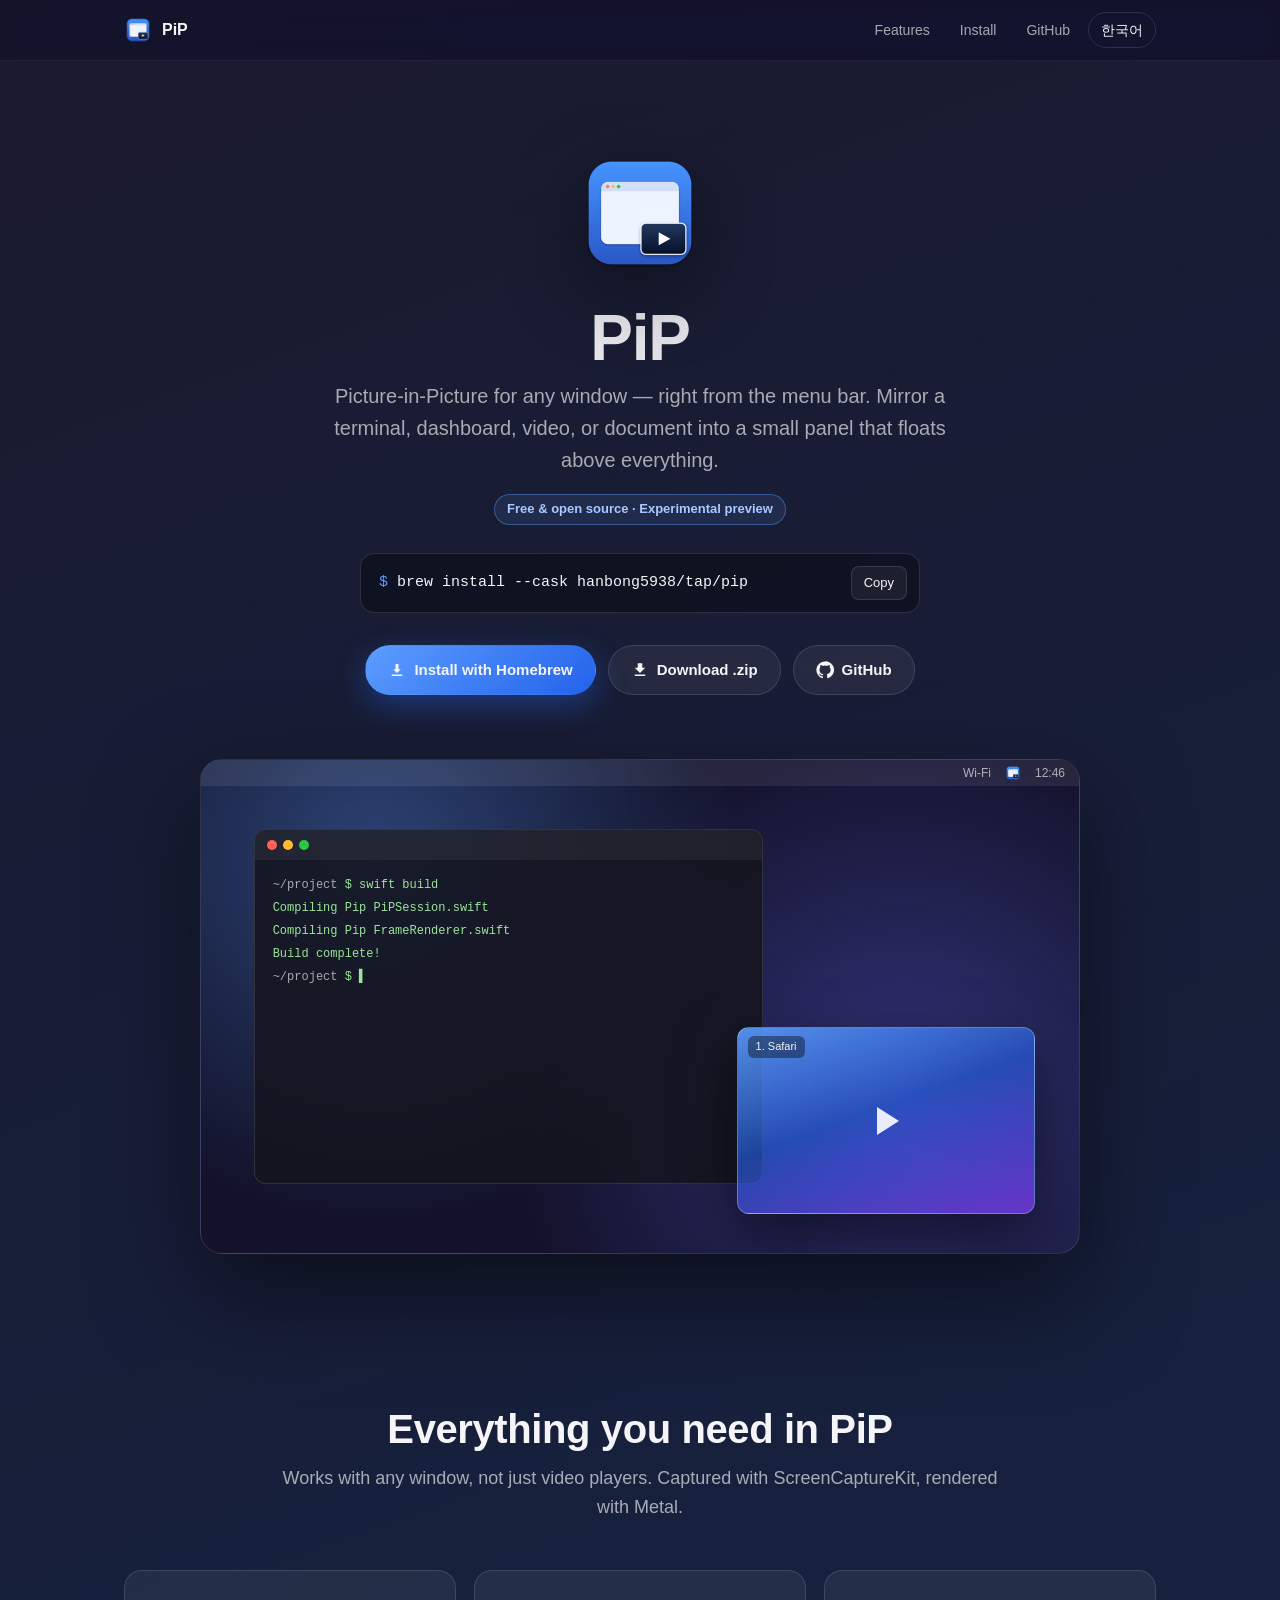
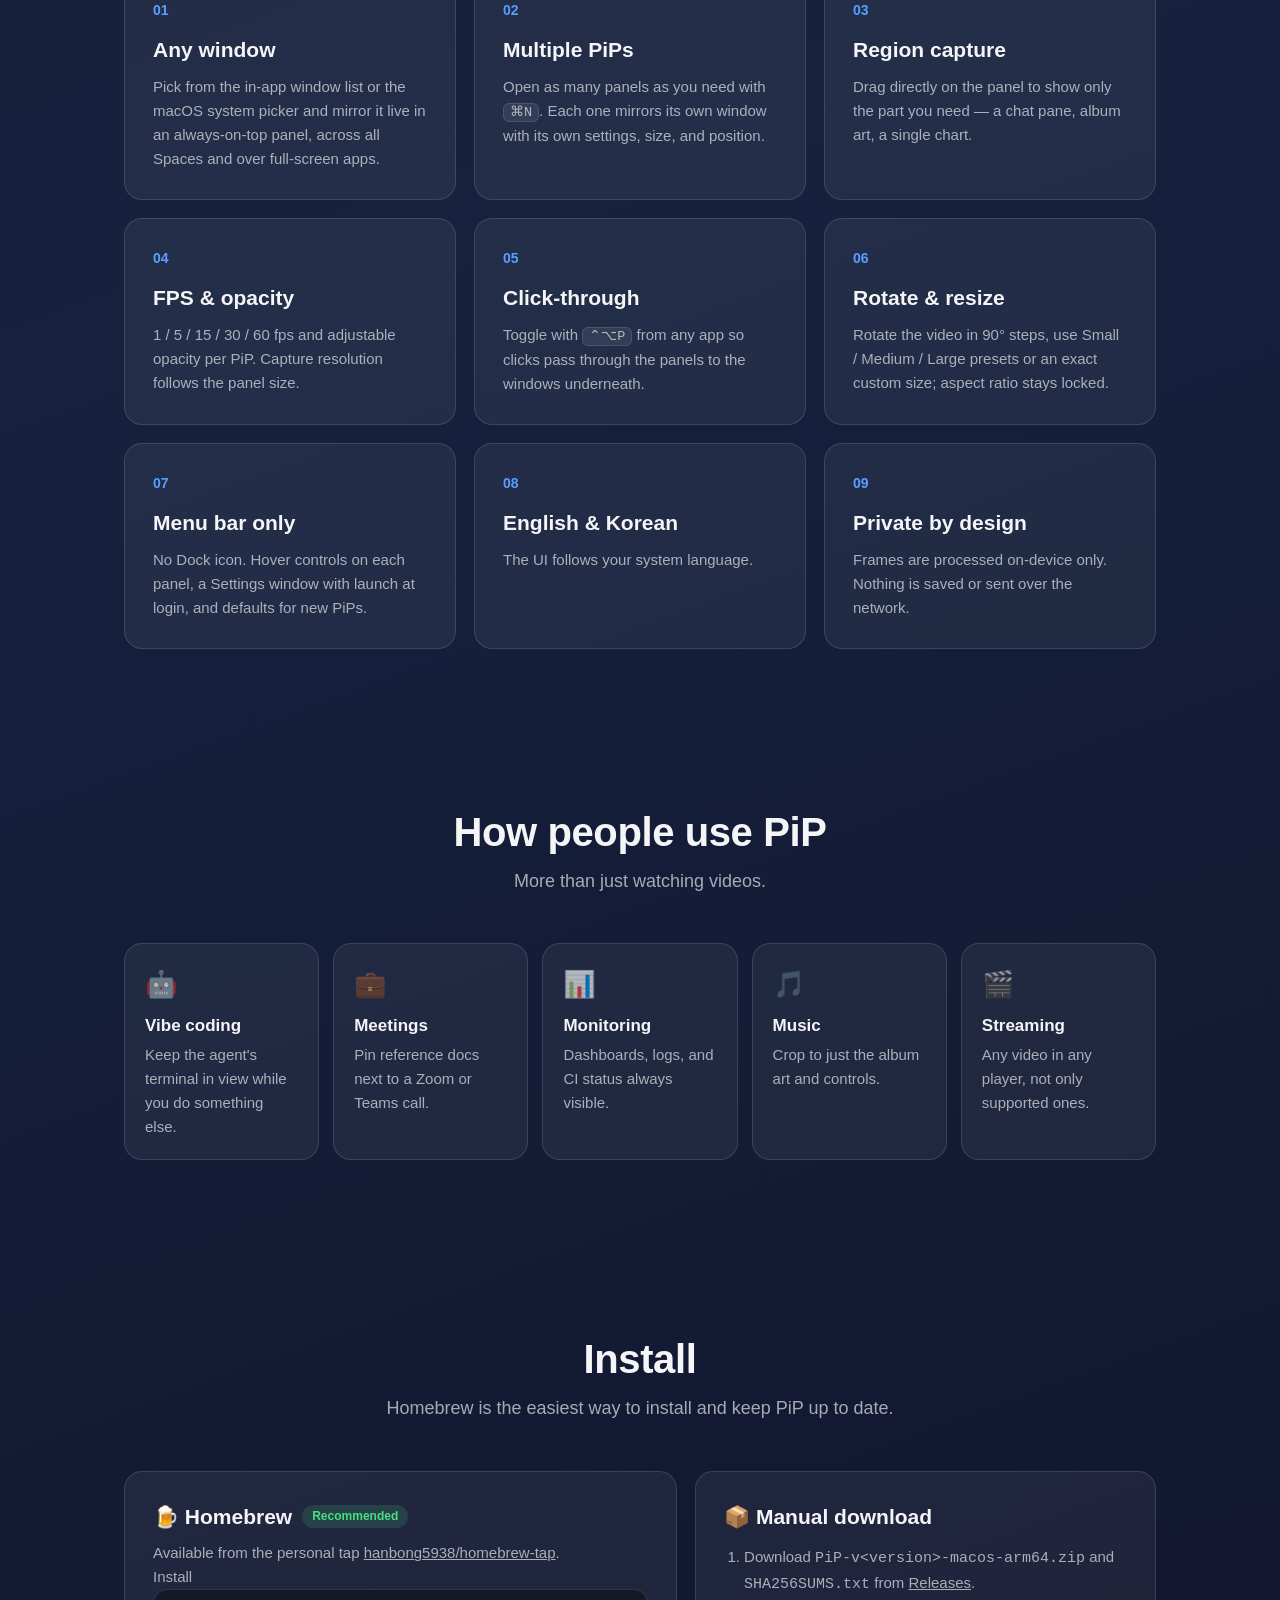
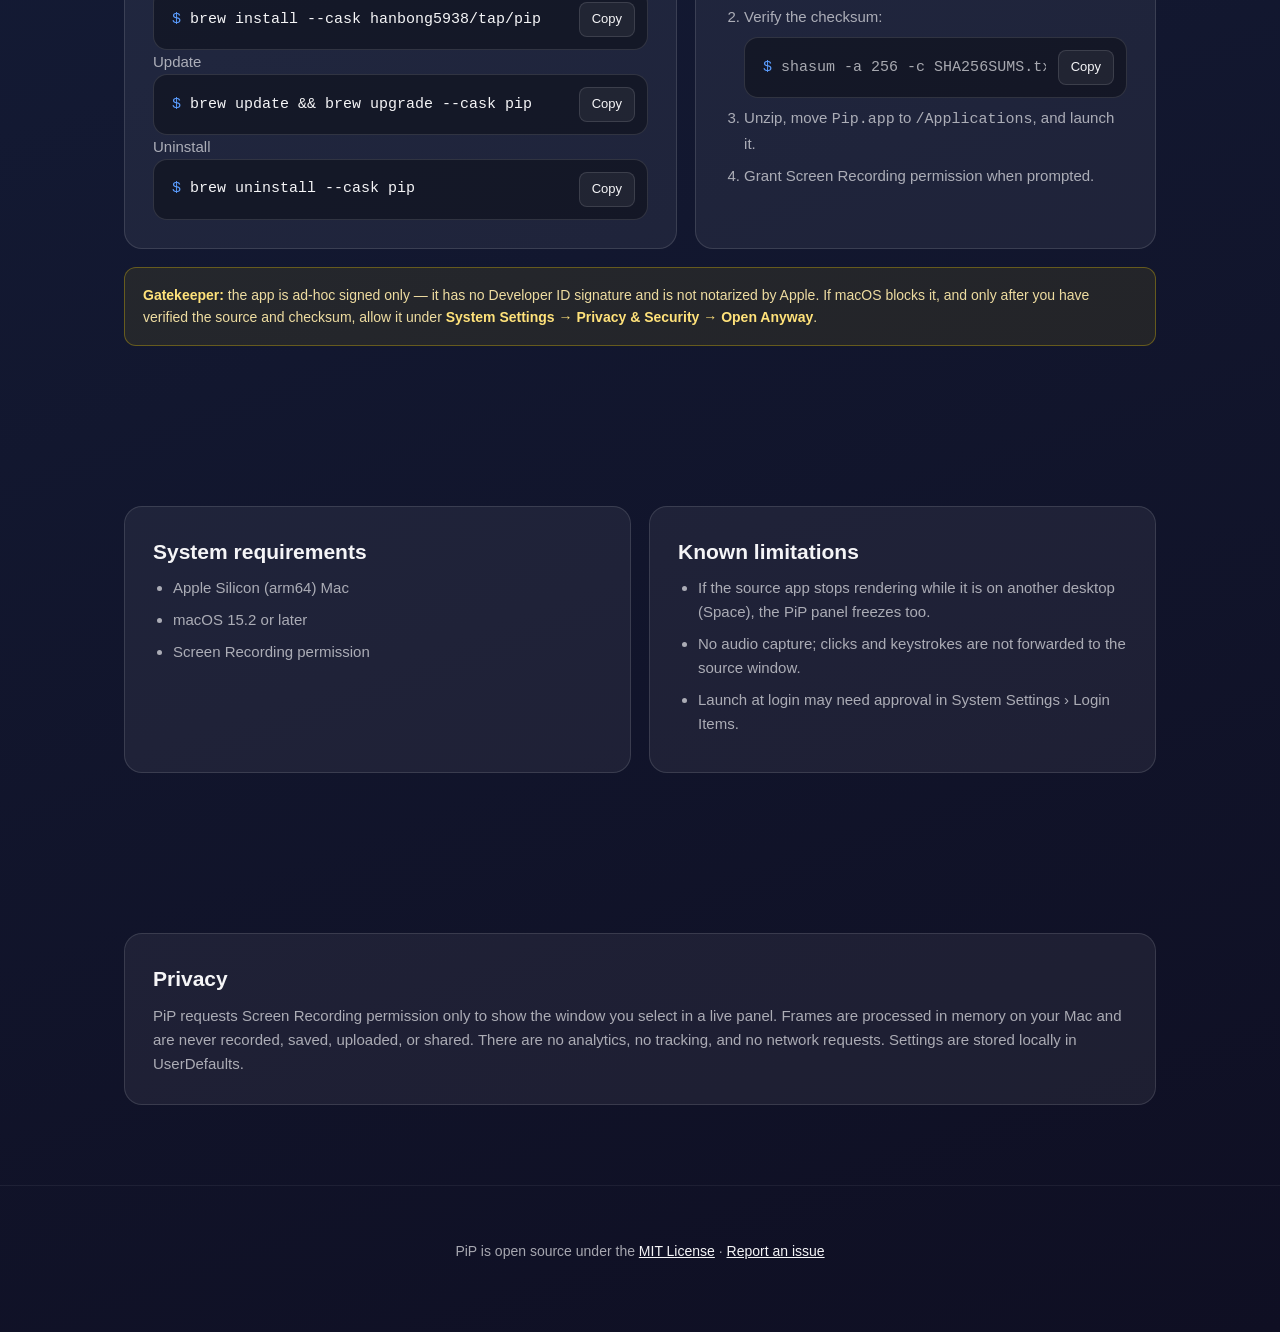
==== docs/index.html @ a9da529b "Add GitHub Pages landing site with Homebrew install guide" ====
<!DOCTYPE html>
<html lang="en">
<head>
    <meta charset="utf-8">
    <meta name="viewport" content="width=device-width, initial-scale=1.0">
    <title>PiP — Picture-in-Picture for any Mac window</title>
    <meta name="description" content="Native macOS menu bar app that mirrors any window into a floating, always-on-top picture-in-picture panel. Install with Homebrew. Free and open source (MIT).">
    <link rel="canonical" href="https://hanbong5938.github.io/pip/">
    <link rel="alternate" hreflang="en" href="https://hanbong5938.github.io/pip/">
    <link rel="alternate" hreflang="ko" href="https://hanbong5938.github.io/pip/ko/">
    <meta property="og:type" content="website">
    <meta property="og:title" content="PiP — Picture-in-Picture for any Mac window">
    <meta property="og:description" content="Mirror any window into a floating, always-on-top panel. brew install --cask hanbong5938/tap/pip">
    <meta property="og:url" content="https://hanbong5938.github.io/pip/">
    <meta property="og:image" content="https://hanbong5938.github.io/pip/assets/icon.png">
    <meta name="twitter:card" content="summary">
    <link rel="icon" type="image/png" href="assets/favicon.png">
    <link rel="apple-touch-icon" href="assets/icon.png">
    <link rel="stylesheet" href="assets/style.css">
</head>
<body>
    <header class="site-header">
        <div class="container">
            <a class="brand" href="./"><img src="assets/favicon.png" alt="">PiP</a>
            <nav class="nav">
                <a href="#features">Features</a>
                <a href="#install">Install</a>
                <a href="https://github.com/hanbong5938/pip">GitHub</a>
                <a class="lang" href="ko/" hreflang="ko" lang="ko">한국어</a>
            </nav>
        </div>
    </header>

    <main>
        <section class="hero">
            <div class="container">
                <img class="hero-icon" src="assets/icon.png" alt="PiP app icon">
                <h1>PiP</h1>
                <p class="tagline">Picture-in-Picture for any window — right from the menu bar. Mirror a terminal, dashboard, video, or document into a small panel that floats above everything.</p>
                <span class="badge">Free &amp; open source · Experimental preview</span>

                <div class="cmd" aria-label="Homebrew install command">
                    <code>brew install --cask hanbong5938/tap/pip</code>
                    <button class="copy" type="button" data-done="Copied!">Copy</button>
                </div>

                <div class="actions">
                    <a class="btn primary" href="#install">
                        <svg viewBox="0 0 24 24" aria-hidden="true"><path d="M12 16l-5-5h3V4h4v7h3l-5 5zm-7 2h14v2H5v-2z"/></svg>
                        Install with Homebrew
                    </a>
                    <a class="btn" href="https://github.com/hanbong5938/pip/releases">
                        <svg viewBox="0 0 24 24" aria-hidden="true"><path d="M5 20h14v-2H5v2zM19 9h-4V3H9v6H5l7 7 7-7z"/></svg>
                        Download .zip
                    </a>
                    <a class="btn" href="https://github.com/hanbong5938/pip">
                        <svg viewBox="0 0 24 24" aria-hidden="true"><path d="M12 .5a11.5 11.5 0 00-3.64 22.41c.58.1.79-.25.79-.56v-2c-3.2.7-3.87-1.37-3.87-1.37-.53-1.33-1.28-1.69-1.28-1.69-1.05-.72.08-.7.08-.7 1.16.08 1.77 1.19 1.77 1.19 1.03 1.77 2.7 1.26 3.36.96.1-.75.4-1.26.73-1.55-2.56-.29-5.25-1.28-5.25-5.69 0-1.26.45-2.29 1.19-3.09-.12-.29-.52-1.46.11-3.05 0 0 .97-.31 3.17 1.18a11 11 0 015.77 0c2.2-1.49 3.17-1.18 3.17-1.18.63 1.59.23 2.76.11 3.05.74.8 1.19 1.83 1.19 3.09 0 4.42-2.7 5.39-5.27 5.68.41.36.78 1.06.78 2.14v3.17c0 .31.21.67.8.56A11.5 11.5 0 0012 .5z"/></svg>
                        GitHub
                    </a>
                </div>

                <div class="mock" aria-hidden="true">
                    <div class="mock-menubar"><span>Wi-Fi</span><img src="assets/favicon.png" alt=""><span>12:46</span></div>
                    <div class="mock-window">
                        <div class="mock-titlebar"><span></span><span></span><span></span></div>
                        <div class="mock-lines">
                            <div><span class="dim">~/project</span> $ swift build</div>
                            <div>Compiling Pip PiPSession.swift</div>
                            <div>Compiling Pip FrameRenderer.swift</div>
                            <div>Build complete!</div>
                            <div><span class="dim">~/project</span> $ ▍</div>
                        </div>
                    </div>
                    <div class="mock-pip"><span class="mock-pip-label">1. Safari</span></div>
                </div>
            </div>
        </section>

        <section id="features">
            <div class="container">
                <div class="section-head">
                    <h2>Everything you need in PiP</h2>
                    <p>Works with any window, not just video players. Captured with ScreenCaptureKit, rendered with Metal.</p>
                </div>
                <div class="grid">
                    <div class="card"><span class="num">01</span><h3>Any window</h3><p>Pick from the in-app window list or the macOS system picker and mirror it live in an always-on-top panel, across all Spaces and over full-screen apps.</p></div>
                    <div class="card"><span class="num">02</span><h3>Multiple PiPs</h3><p>Open as many panels as you need with <kbd>⌘N</kbd>. Each one mirrors its own window with its own settings, size, and position.</p></div>
                    <div class="card"><span class="num">03</span><h3>Region capture</h3><p>Drag directly on the panel to show only the part you need — a chat pane, album art, a single chart.</p></div>
                    <div class="card"><span class="num">04</span><h3>FPS &amp; opacity</h3><p>1 / 5 / 15 / 30 / 60 fps and adjustable opacity per PiP. Capture resolution follows the panel size.</p></div>
                    <div class="card"><span class="num">05</span><h3>Click-through</h3><p>Toggle with <kbd>⌃⌥P</kbd> from any app so clicks pass through the panels to the windows underneath.</p></div>
                    <div class="card"><span class="num">06</span><h3>Rotate &amp; resize</h3><p>Rotate the video in 90° steps, use Small / Medium / Large presets or an exact custom size; aspect ratio stays locked.</p></div>
                    <div class="card"><span class="num">07</span><h3>Menu bar only</h3><p>No Dock icon. Hover controls on each panel, a Settings window with launch at login, and defaults for new PiPs.</p></div>
                    <div class="card"><span class="num">08</span><h3>English &amp; Korean</h3><p>The UI follows your system language.</p></div>
                    <div class="card"><span class="num">09</span><h3>Private by design</h3><p>Frames are processed on-device only. Nothing is saved or sent over the network.</p></div>
                </div>
            </div>
        </section>

        <section id="uses">
            <div class="container">
                <div class="section-head">
                    <h2>How people use PiP</h2>
                    <p>More than just watching videos.</p>
                </div>
                <ul class="uses">
                    <li><span class="emoji">🤖</span><strong>Vibe coding</strong>Keep the agent's terminal in view while you do something else.</li>
                    <li><span class="emoji">💼</span><strong>Meetings</strong>Pin reference docs next to a Zoom or Teams call.</li>
                    <li><span class="emoji">📊</span><strong>Monitoring</strong>Dashboards, logs, and CI status always visible.</li>
                    <li><span class="emoji">🎵</span><strong>Music</strong>Crop to just the album art and controls.</li>
                    <li><span class="emoji">🎬</span><strong>Streaming</strong>Any video in any player, not only supported ones.</li>
                </ul>
            </div>
        </section>

        <section id="install">
            <div class="container">
                <div class="section-head">
                    <h2>Install</h2>
                    <p>Homebrew is the easiest way to install and keep PiP up to date.</p>
                </div>
                <div class="install">
                    <div class="card">
                        <h3>🍺 Homebrew <span class="tag">Recommended</span></h3>
                        <p>Available from the personal tap <a href="https://github.com/hanbong5938/homebrew-tap">hanbong5938/homebrew-tap</a>.</p>

                        <p class="step">Install</p>
                        <div class="cmd">
                            <code>brew install --cask hanbong5938/tap/pip</code>
                            <button class="copy" type="button" data-done="Copied!">Copy</button>
                        </div>

                        <p class="step">Update</p>
                        <div class="cmd">
                            <code>brew update &amp;&amp; brew upgrade --cask pip</code>
                            <button class="copy" type="button" data-done="Copied!">Copy</button>
                        </div>

                        <p class="step">Uninstall</p>
                        <div class="cmd">
                            <code>brew uninstall --cask pip</code>
                            <button class="copy" type="button" data-done="Copied!">Copy</button>
                        </div>
                    </div>

                    <div class="card">
                        <h3>📦 Manual download</h3>
                        <ol>
                            <li>Download <code>PiP-v&lt;version&gt;-macos-arm64.zip</code> and <code>SHA256SUMS.txt</code> from <a href="https://github.com/hanbong5938/pip/releases">Releases</a>.</li>
                            <li>Verify the checksum:
                                <div class="cmd" style="margin-top:8px">
                                    <code>shasum -a 256 -c SHA256SUMS.txt</code>
                                    <button class="copy" type="button" data-done="Copied!">Copy</button>
                                </div>
                            </li>
                            <li>Unzip, move <code>Pip.app</code> to <code>/Applications</code>, and launch it.</li>
                            <li>Grant Screen Recording permission when prompted.</li>
                        </ol>
                    </div>
                </div>

                <div class="note">
                    <strong>Gatekeeper:</strong> the app is ad-hoc signed only — it has no Developer ID signature and is not notarized by Apple. If macOS blocks it, and only after you have verified the source and checksum, allow it under <strong>System Settings → Privacy &amp; Security → Open Anyway</strong>.
                </div>
            </div>
        </section>

        <section id="requirements">
            <div class="container">
                <div class="facts">
                    <div class="card">
                        <h3>System requirements</h3>
                        <ul>
                            <li>Apple Silicon (arm64) Mac</li>
                            <li>macOS 15.2 or later</li>
                            <li>Screen Recording permission</li>
                        </ul>
                    </div>
                    <div class="card">
                        <h3>Known limitations</h3>
                        <ul>
                            <li>If the source app stops rendering while it is on another desktop (Space), the PiP panel freezes too.</li>
                            <li>No audio capture; clicks and keystrokes are not forwarded to the source window.</li>
                            <li>Launch at login may need approval in System Settings › Login Items.</li>
                        </ul>
                    </div>
                </div>
            </div>
        </section>

        <section id="privacy" class="privacy">
            <div class="container">
                <div class="card">
                    <h3>Privacy</h3>
                    <p>PiP requests Screen Recording permission only to show the window you select in a live panel. Frames are processed in memory on your Mac and are never recorded, saved, uploaded, or shared. There are no analytics, no tracking, and no network requests. Settings are stored locally in UserDefaults.</p>
                </div>
            </div>
        </section>
    </main>

    <footer>
        <div class="container">
            <p>PiP is open source under the <a href="https://github.com/hanbong5938/pip/blob/main/LICENSE">MIT License</a> · <a href="https://github.com/hanbong5938/pip/issues">Report an issue</a></p>
        </div>
    </footer>

    <script src="assets/site.js"></script>
</body>
</html>
---- docs/assets/style.css ----
:root {
    --bg-1: #1a1a2e;
    --bg-2: #16213e;
    --bg-3: #0f0f23;
    --glass: rgba(255, 255, 255, 0.06);
    --glass-strong: rgba(255, 255, 255, 0.1);
    --border: rgba(255, 255, 255, 0.12);
    --text: #f5f5f7;
    --muted: rgba(245, 245, 247, 0.66);
    --accent: #5b9dff;
    --accent-2: #2563eb;
    --ok: #4ade80;
    --radius: 18px;
    --mono: ui-monospace, "SF Mono", SFMono-Regular, Menlo, monospace;
}

* { box-sizing: border-box; }

html { scroll-behavior: smooth; }

body {
    margin: 0;
    min-height: 100vh;
    font-family: -apple-system, BlinkMacSystemFont, "Inter", "Apple SD Gothic Neo", sans-serif;
    color: var(--text);
    background-color: var(--bg-3);
    background-image: linear-gradient(160deg, var(--bg-1) 0%, var(--bg-2) 40%, var(--bg-3) 100%);
    line-height: 1.6;
    -webkit-font-smoothing: antialiased;
}

a { color: inherit; }

code, pre { font-family: var(--mono); }

.container {
    max-width: 1080px;
    margin: 0 auto;
    padding: 0 24px;
}

/* Header */
.site-header {
    position: sticky;
    top: 0;
    z-index: 10;
    backdrop-filter: saturate(160%) blur(18px);
    -webkit-backdrop-filter: saturate(160%) blur(18px);
    background: rgba(15, 15, 35, 0.6);
    border-bottom: 1px solid rgba(255, 255, 255, 0.06);
}

.site-header .container {
    display: flex;
    align-items: center;
    justify-content: space-between;
    height: 60px;
}

.brand {
    display: flex;
    align-items: center;
    gap: 10px;
    font-weight: 700;
    text-decoration: none;
}

.brand img { width: 28px; height: 28px; }

.nav {
    display: flex;
    align-items: center;
    gap: 6px;
}

.nav a {
    padding: 6px 12px;
    border-radius: 999px;
    color: var(--muted);
    font-size: 14px;
    text-decoration: none;
    transition: background 0.15s, color 0.15s;
}

.nav a:hover { background: var(--glass-strong); color: var(--text); }

.nav .lang {
    border: 1px solid var(--border);
    color: var(--text);
}

/* Hero */
.hero {
    padding: 88px 0 72px;
    text-align: center;
}

.hero-icon {
    width: 128px;
    height: 128px;
    filter: drop-shadow(0 20px 40px rgba(0, 0, 0, 0.45));
}

.hero h1 {
    margin: 20px 0 8px;
    font-size: 64px;
    line-height: 1.05;
    letter-spacing: -0.02em;
    background: linear-gradient(135deg, #fff 0%, #c9c9d4 100%);
    -webkit-background-clip: text;
    background-clip: text;
    color: transparent;
}

.hero .tagline {
    max-width: 640px;
    margin: 0 auto;
    color: var(--muted);
    font-size: 20px;
}

.badge {
    display: inline-block;
    margin-top: 18px;
    padding: 4px 12px;
    border: 1px solid rgba(91, 157, 255, 0.4);
    border-radius: 999px;
    background: rgba(91, 157, 255, 0.12);
    color: #a9c9ff;
    font-size: 13px;
    font-weight: 600;
}

.actions {
    display: flex;
    flex-wrap: wrap;
    justify-content: center;
    gap: 12px;
    margin-top: 32px;
}

.btn {
    display: inline-flex;
    align-items: center;
    gap: 8px;
    padding: 12px 22px;
    border: 1px solid var(--border);
    border-radius: 999px;
    background: var(--glass);
    color: var(--text);
    font-size: 15px;
    font-weight: 600;
    text-decoration: none;
    transition: transform 0.15s, background 0.15s;
}

.btn:hover { transform: translateY(-1px); background: var(--glass-strong); }

.btn.primary {
    border-color: transparent;
    background: linear-gradient(135deg, var(--accent) 0%, var(--accent-2) 100%);
    box-shadow: 0 10px 30px rgba(37, 99, 235, 0.4);
}

.btn svg { width: 18px; height: 18px; fill: currentColor; }

/* Copyable command */
.cmd {
    display: flex;
    align-items: center;
    gap: 12px;
    max-width: 560px;
    margin: 28px auto 0;
    padding: 12px 12px 12px 18px;
    border: 1px solid var(--border);
    border-radius: 14px;
    background: rgba(0, 0, 0, 0.35);
    text-align: left;
}

.cmd code {
    flex: 1;
    overflow-x: auto;
    white-space: nowrap;
    font-size: 15px;
}

.cmd code::before { content: "$ "; color: var(--accent); }

.cmd { min-width: 0; }

.install > *, .facts > * { min-width: 0; }

.copy {
    flex-shrink: 0;
    padding: 6px 12px;
    border: 1px solid var(--border);
    border-radius: 8px;
    background: var(--glass);
    color: var(--text);
    font: inherit;
    font-size: 13px;
    cursor: pointer;
}

.copy:hover { background: var(--glass-strong); }
.copy.done { color: var(--ok); border-color: rgba(74, 222, 128, 0.5); }

/* Desktop mock */
.mock {
    position: relative;
    max-width: 880px;
    aspect-ratio: 16 / 9;
    margin: 64px auto 0;
    overflow: hidden;
    border: 1px solid var(--border);
    border-radius: 22px;
    background:
        radial-gradient(circle at 20% 20%, rgba(91, 157, 255, 0.35), transparent 45%),
        radial-gradient(circle at 80% 70%, rgba(99, 102, 241, 0.4), transparent 50%),
        #12122a;
    box-shadow: 0 40px 100px rgba(0, 0, 0, 0.5);
}

.mock-menubar {
    display: flex;
    align-items: center;
    justify-content: flex-end;
    gap: 14px;
    height: 26px;
    padding: 0 14px;
    background: rgba(255, 255, 255, 0.08);
    font-size: 12px;
    color: var(--muted);
}

.mock-menubar img { width: 16px; height: 16px; }

.mock-window {
    position: absolute;
    left: 6%;
    top: 14%;
    width: 58%;
    height: 72%;
    border: 1px solid var(--border);
    border-radius: 12px;
    background: rgba(20, 20, 30, 0.85);
    overflow: hidden;
}

.mock-titlebar {
    display: flex;
    gap: 6px;
    padding: 10px 12px;
    background: rgba(255, 255, 255, 0.05);
}

.mock-titlebar span {
    width: 10px;
    height: 10px;
    border-radius: 50%;
    background: #ff5f57;
}

.mock-titlebar span:nth-child(2) { background: #febc2e; }
.mock-titlebar span:nth-child(3) { background: #28c840; }

.mock-lines {
    padding: 14px 18px;
    font-family: var(--mono);
    font-size: 12px;
    color: #9be59b;
    line-height: 1.9;
    text-align: left;
}

.mock-lines .dim { color: var(--muted); }

.mock-pip {
    position: absolute;
    right: 5%;
    bottom: 8%;
    width: 34%;
    aspect-ratio: 16 / 10;
    border: 1px solid rgba(255, 255, 255, 0.25);
    border-radius: 12px;
    background:
        linear-gradient(160deg, rgba(91, 157, 255, 0.9), rgba(37, 99, 235, 0.6) 45%, rgba(124, 58, 237, 0.75));
    box-shadow: 0 24px 60px rgba(0, 0, 0, 0.55);
    animation: float 6s ease-in-out infinite;
}

.mock-pip::after {
    content: "";
    position: absolute;
    left: 50%;
    top: 50%;
    width: 0;
    height: 0;
    margin: -14px 0 0 -9px;
    border-top: 14px solid transparent;
    border-bottom: 14px solid transparent;
    border-left: 22px solid rgba(255, 255, 255, 0.9);
}

.mock-pip-label {
    position: absolute;
    left: 10px;
    top: 8px;
    padding: 2px 8px;
    border-radius: 6px;
    background: rgba(0, 0, 0, 0.4);
    font-size: 11px;
}

@keyframes float {
    0%, 100% { transform: translateY(0); }
    50% { transform: translateY(-8px); }
}

@media (prefers-reduced-motion: reduce) {
    .mock-pip { animation: none; }
    html { scroll-behavior: auto; }
}

/* Sections */
section { padding: 80px 0; }

.section-head {
    max-width: 720px;
    margin: 0 auto 48px;
    text-align: center;
}

.section-head h2 {
    margin: 0 0 12px;
    font-size: 40px;
    line-height: 1.15;
    letter-spacing: -0.01em;
}

.section-head p {
    margin: 0;
    color: var(--muted);
    font-size: 18px;
}

.grid {
    display: grid;
    grid-template-columns: repeat(auto-fit, minmax(300px, 1fr));
    gap: 18px;
}

.card {
    padding: 28px;
    border: 1px solid var(--border);
    border-radius: var(--radius);
    background: var(--glass);
}

.card .num {
    display: block;
    margin-bottom: 12px;
    color: var(--accent);
    font-size: 14px;
    font-weight: 700;
    font-variant-numeric: tabular-nums;
}

.card h3 {
    margin: 0 0 8px;
    font-size: 21px;
}

.card p {
    margin: 0;
    color: var(--muted);
    font-size: 15px;
}

kbd {
    padding: 1px 6px;
    border: 1px solid var(--border);
    border-radius: 6px;
    background: rgba(255, 255, 255, 0.08);
    font-family: var(--mono);
    font-size: 0.9em;
}

.uses {
    display: grid;
    grid-template-columns: repeat(auto-fit, minmax(190px, 1fr));
    gap: 14px;
    padding: 0;
    list-style: none;
}

.uses li {
    padding: 20px;
    border: 1px solid var(--border);
    border-radius: var(--radius);
    background: var(--glass);
    color: var(--muted);
    font-size: 15px;
}

.uses li strong {
    display: block;
    margin: 6px 0 4px;
    color: var(--text);
    font-size: 17px;
}

.uses .emoji { font-size: 26px; }

/* Install */
.install {
    display: grid;
    grid-template-columns: 1.2fr 1fr;
    gap: 18px;
}

.install .card h3 {
    display: flex;
    align-items: center;
    gap: 10px;
}

.tag {
    padding: 2px 10px;
    border-radius: 999px;
    background: rgba(74, 222, 128, 0.15);
    color: var(--ok);
    font-size: 12px;
    font-weight: 600;
}

.step {
    margin: 18px 0 6px;
    color: var(--muted);
    font-size: 14px;
}

.install .cmd {
    max-width: none;
    margin: 0;
}

.install ol {
    margin: 12px 0 0;
    padding-left: 20px;
    color: var(--muted);
    font-size: 15px;
}

.install ol li { margin-bottom: 8px; }

.note {
    margin-top: 18px;
    padding: 16px 18px;
    border: 1px solid rgba(255, 215, 0, 0.3);
    border-radius: 12px;
    background: rgba(255, 215, 0, 0.08);
    color: rgba(255, 236, 170, 0.92);
    font-size: 14px;
}

.note strong { color: #ffe27a; }

/* Lists */
.facts {
    display: grid;
    grid-template-columns: 1fr 1fr;
    gap: 18px;
}

.facts ul {
    margin: 0;
    padding-left: 20px;
    color: var(--muted);
    font-size: 15px;
}

.facts li { margin-bottom: 8px; }

.privacy p {
    color: var(--muted);
    font-size: 15px;
}

/* Footer */
footer {
    padding: 40px 0 56px;
    border-top: 1px solid rgba(255, 255, 255, 0.06);
    color: var(--muted);
    font-size: 14px;
    text-align: center;
}

footer a { color: var(--text); }

@media (max-width: 820px) {
    .install, .facts { grid-template-columns: 1fr; }
}

@media (max-width: 640px) {
    .hero { padding: 56px 0 48px; }
    .hero h1 { font-size: 44px; }
    .hero .tagline { font-size: 17px; }
    .section-head h2 { font-size: 30px; }
    section { padding: 56px 0; }
    .nav a:not(.lang) { display: none; }
    .mock-lines { font-size: 9px; padding: 8px 10px; line-height: 1.6; }
    .cmd code { font-size: 12.5px; }
    .card { padding: 22px; }
}
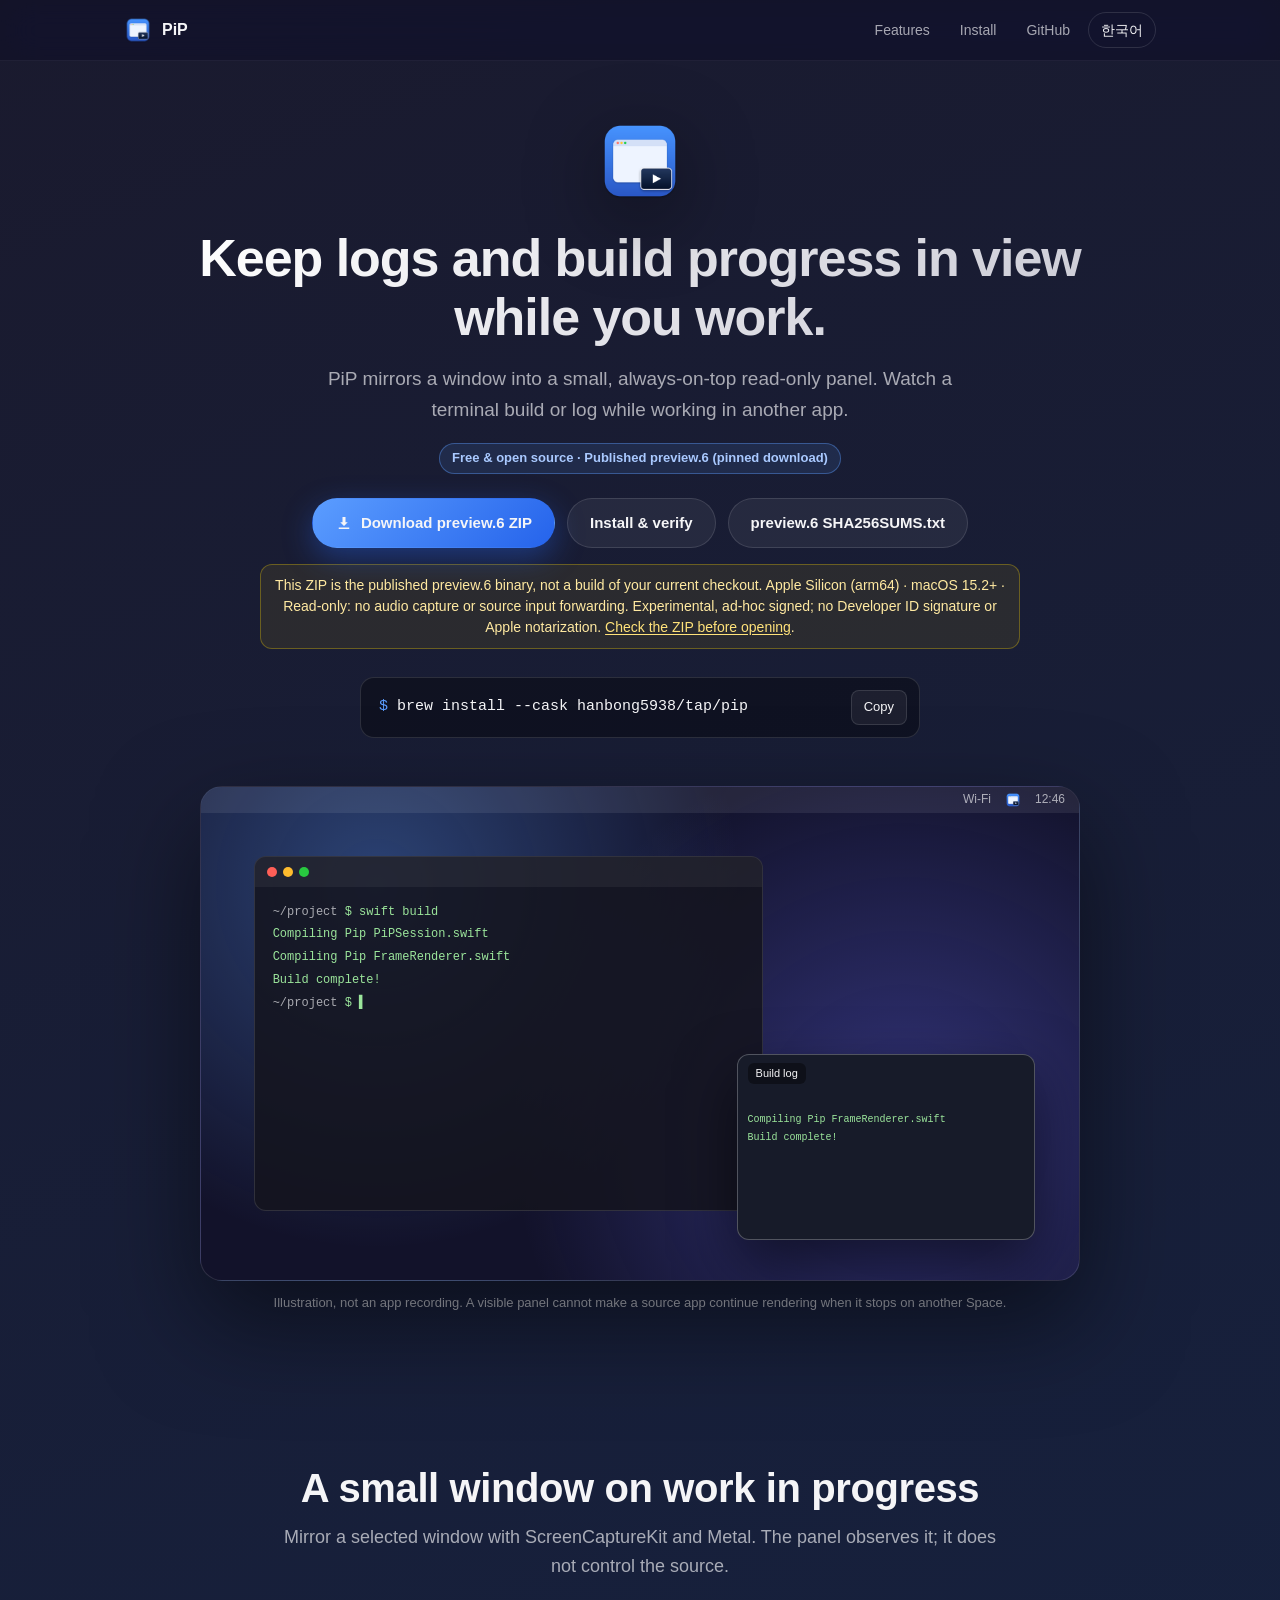
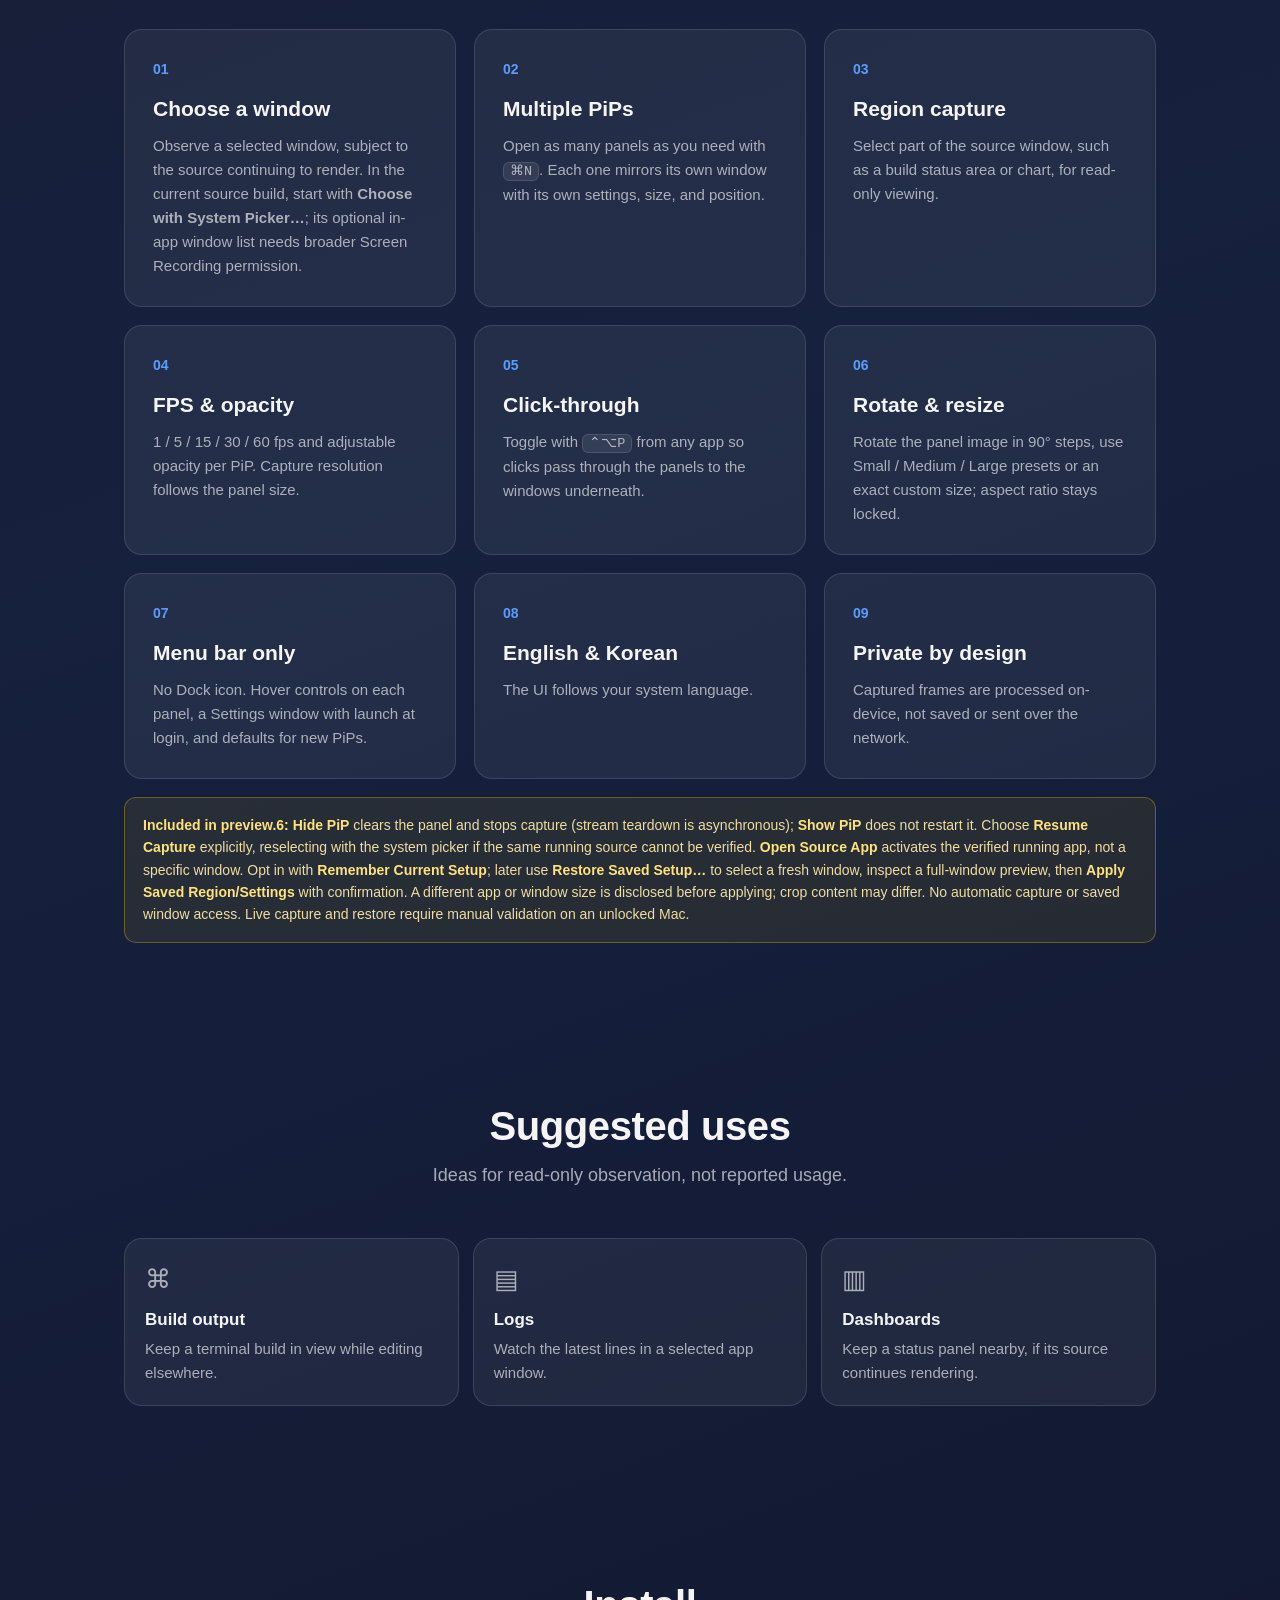
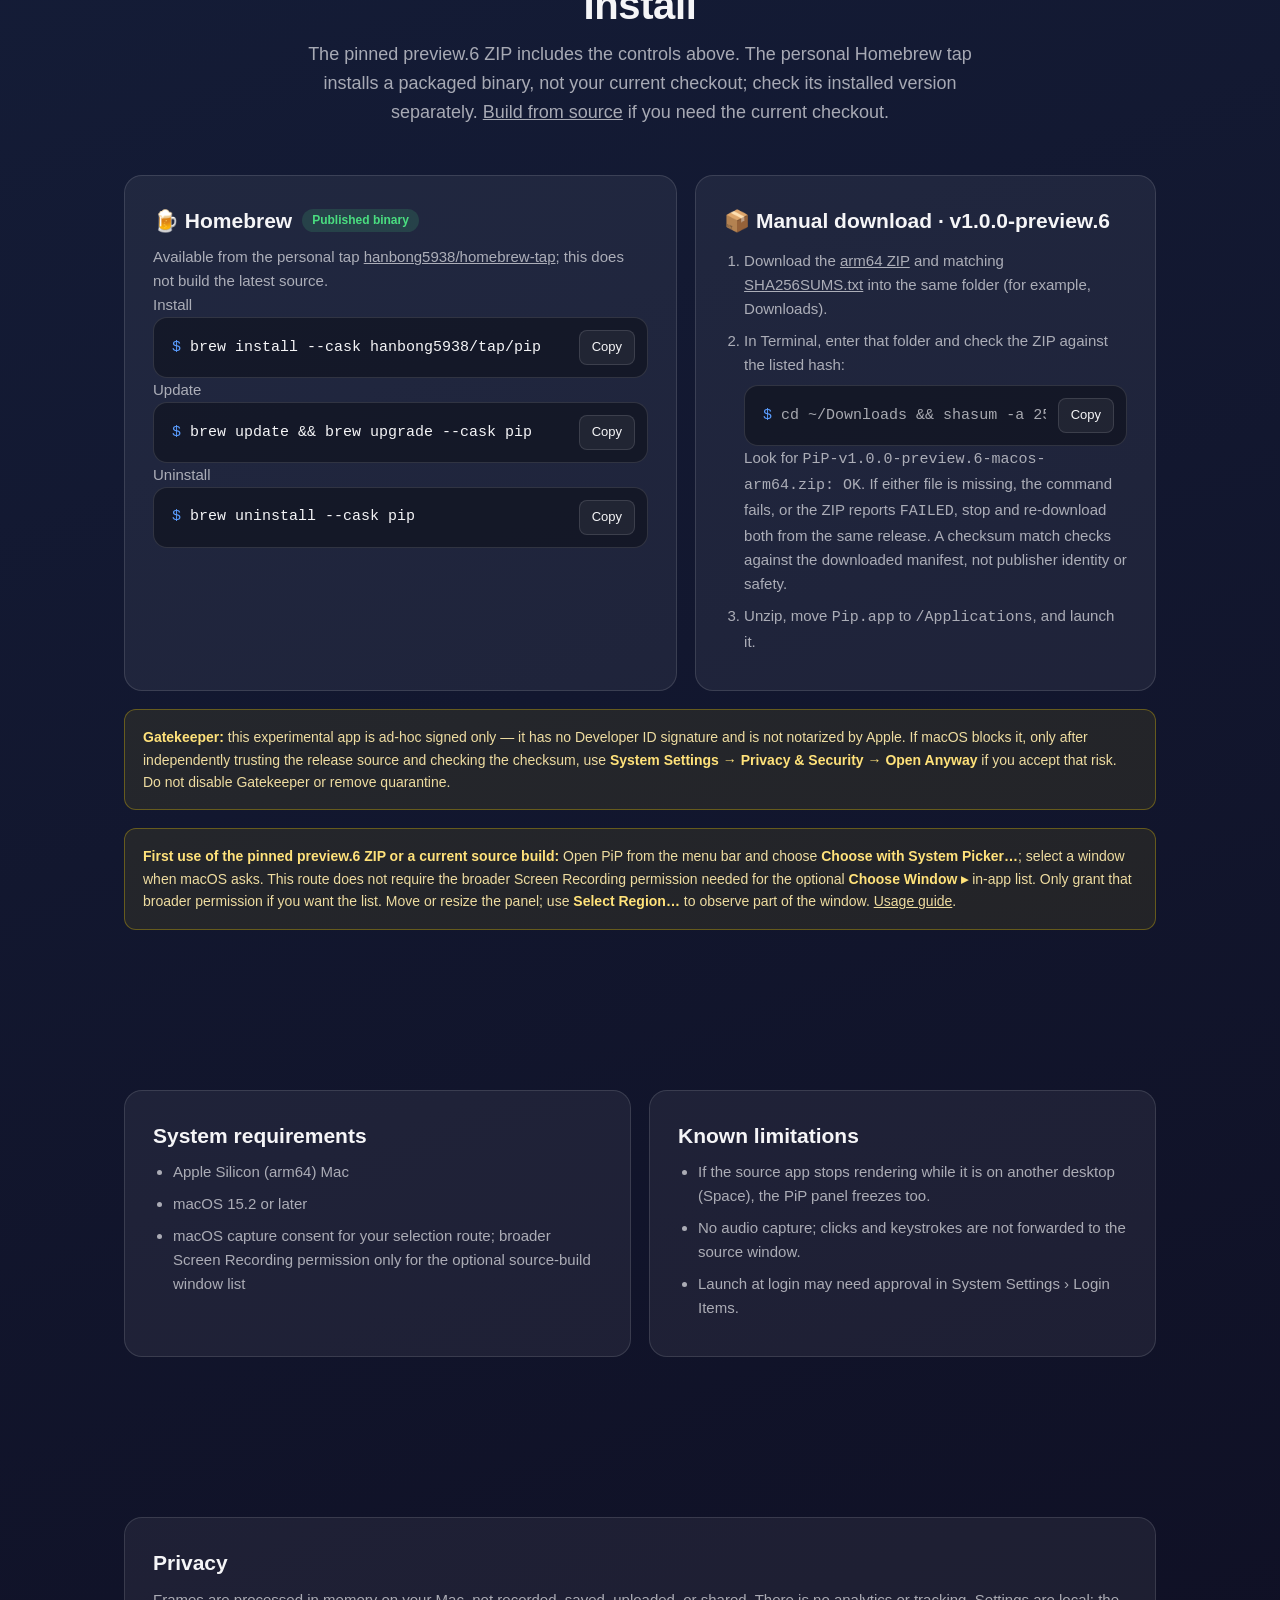
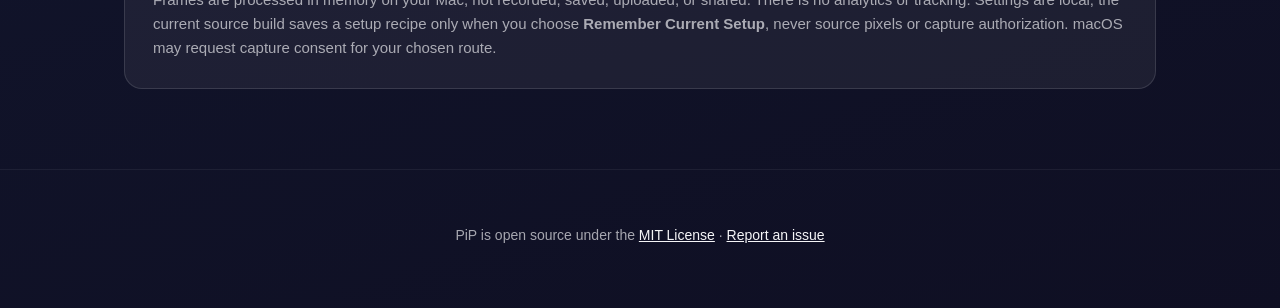
==== commit c4228844: "feat: improve picker onboarding and safe PiP lifecycle for preview.6" ====
--- a/docs/index.html
+++ b/docs/index.html
@@ -3,14 +3,14 @@
 <head>
     <meta charset="utf-8">
     <meta name="viewport" content="width=device-width, initial-scale=1.0">
-    <title>PiP — Picture-in-Picture for any Mac window</title>
-    <meta name="description" content="Native macOS menu bar app that mirrors any window into a floating, always-on-top picture-in-picture panel. Install with Homebrew. Free and open source (MIT).">
+    <title>PiP — Keep logs and build progress in view while you work</title>
+    <meta name="description" content="Keep logs and build progress in view while you work. PiP is a read-only macOS window mirror for Apple Silicon (arm64), macOS 15.2+. Experimental ad-hoc signed preview.">
     <link rel="canonical" href="https://hanbong5938.github.io/pip/">
     <link rel="alternate" hreflang="en" href="https://hanbong5938.github.io/pip/">
     <link rel="alternate" hreflang="ko" href="https://hanbong5938.github.io/pip/ko/">
     <meta property="og:type" content="website">
-    <meta property="og:title" content="PiP — Picture-in-Picture for any Mac window">
-    <meta property="og:description" content="Mirror any window into a floating, always-on-top panel. brew install --cask hanbong5938/tap/pip">
+    <meta property="og:title" content="PiP — Keep logs and build progress in view while you work">
+    <meta property="og:description" content="Read-only window mirroring for logs and builds. Apple Silicon, macOS 15.2+. Experimental ad-hoc signed preview.">
     <meta property="og:url" content="https://hanbong5938.github.io/pip/">
     <meta property="og:image" content="https://hanbong5938.github.io/pip/assets/icon.png">
     <meta name="twitter:card" content="summary">
@@ -35,63 +35,64 @@
         <section class="hero">
             <div class="container">
                 <img class="hero-icon" src="assets/icon.png" alt="PiP app icon">
-                <h1>PiP</h1>
-                <p class="tagline">Picture-in-Picture for any window — right from the menu bar. Mirror a terminal, dashboard, video, or document into a small panel that floats above everything.</p>
-                <span class="badge">Free &amp; open source · Experimental preview</span>
+                <h1>Keep logs and build progress in view while you work.</h1>
+                <p class="tagline">PiP mirrors a window into a small, always-on-top read-only panel. Watch a terminal build or log while working in another app.</p>
+                <span class="badge">Free &amp; open source · Published preview.6 (pinned download)</span>
+
+                <div class="actions">
+                    <a class="btn primary" href="https://github.com/hanbong5938/pip/releases/download/v1.0.0-preview.6/PiP-v1.0.0-preview.6-macos-arm64.zip">
+                        <svg viewBox="0 0 24 24" aria-hidden="true"><path d="M12 16l-5-5h3V4h4v7h3l-5 5zm-7 2h14v2H5v-2z"/></svg>
+                        Download preview.6 ZIP
+                    </a>
+                    <a class="btn" href="#install">Install &amp; verify</a>
+                    <a class="btn" href="https://github.com/hanbong5938/pip/releases/download/v1.0.0-preview.6/SHA256SUMS.txt">preview.6 SHA256SUMS.txt</a>
+                </div>
+                <p class="hero-warning">This ZIP is the published preview.6 binary, not a build of your current checkout. Apple Silicon (arm64) · macOS 15.2+ · Read-only: no audio capture or source input forwarding. Experimental, ad-hoc signed; no Developer ID signature or Apple notarization. <a href="#install">Check the ZIP before opening</a>.</p>
 
                 <div class="cmd" aria-label="Homebrew install command">
                     <code>brew install --cask hanbong5938/tap/pip</code>
                     <button class="copy" type="button" data-done="Copied!">Copy</button>
                 </div>
 
-                <div class="actions">
-                    <a class="btn primary" href="#install">
-                        <svg viewBox="0 0 24 24" aria-hidden="true"><path d="M12 16l-5-5h3V4h4v7h3l-5 5zm-7 2h14v2H5v-2z"/></svg>
-                        Install with Homebrew
-                    </a>
-                    <a class="btn" href="https://github.com/hanbong5938/pip/releases">
-                        <svg viewBox="0 0 24 24" aria-hidden="true"><path d="M5 20h14v-2H5v2zM19 9h-4V3H9v6H5l7 7 7-7z"/></svg>
-                        Download .zip
-                    </a>
-                    <a class="btn" href="https://github.com/hanbong5938/pip">
-                        <svg viewBox="0 0 24 24" aria-hidden="true"><path d="M12 .5a11.5 11.5 0 00-3.64 22.41c.58.1.79-.25.79-.56v-2c-3.2.7-3.87-1.37-3.87-1.37-.53-1.33-1.28-1.69-1.28-1.69-1.05-.72.08-.7.08-.7 1.16.08 1.77 1.19 1.77 1.19 1.03 1.77 2.7 1.26 3.36.96.1-.75.4-1.26.73-1.55-2.56-.29-5.25-1.28-5.25-5.69 0-1.26.45-2.29 1.19-3.09-.12-.29-.52-1.46.11-3.05 0 0 .97-.31 3.17 1.18a11 11 0 015.77 0c2.2-1.49 3.17-1.18 3.17-1.18.63 1.59.23 2.76.11 3.05.74.8 1.19 1.83 1.19 3.09 0 4.42-2.7 5.39-5.27 5.68.41.36.78 1.06.78 2.14v3.17c0 .31.21.67.8.56A11.5 11.5 0 0012 .5z"/></svg>
-                        GitHub
-                    </a>
-                </div>
-
-                <div class="mock" aria-hidden="true">
-                    <div class="mock-menubar"><span>Wi-Fi</span><img src="assets/favicon.png" alt=""><span>12:46</span></div>
-                    <div class="mock-window">
-                        <div class="mock-titlebar"><span></span><span></span><span></span></div>
-                        <div class="mock-lines">
-                            <div><span class="dim">~/project</span> $ swift build</div>
-                            <div>Compiling Pip PiPSession.swift</div>
-                            <div>Compiling Pip FrameRenderer.swift</div>
-                            <div>Build complete!</div>
-                            <div><span class="dim">~/project</span> $ ▍</div>
-                        </div>
-                    </div>
-                    <div class="mock-pip"><span class="mock-pip-label">1. Safari</span></div>
-                </div>
+                <figure class="mock-figure">
+                    <div class="mock" aria-hidden="true">
+                        <div class="mock-menubar"><span>Wi-Fi</span><img src="assets/favicon.png" alt=""><span>12:46</span></div>
+                        <div class="mock-window">
+                            <div class="mock-titlebar"><span></span><span></span><span></span></div>
+                            <div class="mock-lines">
+                                <div><span class="dim">~/project</span> $ swift build</div>
+                                <div>Compiling Pip PiPSession.swift</div>
+                                <div>Compiling Pip FrameRenderer.swift</div>
+                                <div>Build complete!</div>
+                                <div><span class="dim">~/project</span> $ ▍</div>
+                            </div>
+                        </div>
+                        <div class="mock-pip"><span class="mock-pip-label">Build log</span><span class="mock-pip-content">Compiling Pip FrameRenderer.swift<br>Build complete!</span></div>
+                    </div>
+                    <figcaption>Illustration, not an app recording. A visible panel cannot make a source app continue rendering when it stops on another Space.</figcaption>
+                </figure>
             </div>
         </section>
 
         <section id="features">
             <div class="container">
                 <div class="section-head">
-                    <h2>Everything you need in PiP</h2>
-                    <p>Works with any window, not just video players. Captured with ScreenCaptureKit, rendered with Metal.</p>
+                    <h2>A small window on work in progress</h2>
+                    <p>Mirror a selected window with ScreenCaptureKit and Metal. The panel observes it; it does not control the source.</p>
                 </div>
                 <div class="grid">
-                    <div class="card"><span class="num">01</span><h3>Any window</h3><p>Pick from the in-app window list or the macOS system picker and mirror it live in an always-on-top panel, across all Spaces and over full-screen apps.</p></div>
+                    <div class="card"><span class="num">01</span><h3>Choose a window</h3><p>Observe a selected window, subject to the source continuing to render. In the current source build, start with <strong>Choose with System Picker…</strong>; its optional in-app window list needs broader Screen Recording permission.</p></div>
                     <div class="card"><span class="num">02</span><h3>Multiple PiPs</h3><p>Open as many panels as you need with <kbd>⌘N</kbd>. Each one mirrors its own window with its own settings, size, and position.</p></div>
-                    <div class="card"><span class="num">03</span><h3>Region capture</h3><p>Drag directly on the panel to show only the part you need — a chat pane, album art, a single chart.</p></div>
+                    <div class="card"><span class="num">03</span><h3>Region capture</h3><p>Select part of the source window, such as a build status area or chart, for read-only viewing.</p></div>
                     <div class="card"><span class="num">04</span><h3>FPS &amp; opacity</h3><p>1 / 5 / 15 / 30 / 60 fps and adjustable opacity per PiP. Capture resolution follows the panel size.</p></div>
                     <div class="card"><span class="num">05</span><h3>Click-through</h3><p>Toggle with <kbd>⌃⌥P</kbd> from any app so clicks pass through the panels to the windows underneath.</p></div>
-                    <div class="card"><span class="num">06</span><h3>Rotate &amp; resize</h3><p>Rotate the video in 90° steps, use Small / Medium / Large presets or an exact custom size; aspect ratio stays locked.</p></div>
+                    <div class="card"><span class="num">06</span><h3>Rotate &amp; resize</h3><p>Rotate the panel image in 90° steps, use Small / Medium / Large presets or an exact custom size; aspect ratio stays locked.</p></div>
                     <div class="card"><span class="num">07</span><h3>Menu bar only</h3><p>No Dock icon. Hover controls on each panel, a Settings window with launch at login, and defaults for new PiPs.</p></div>
                     <div class="card"><span class="num">08</span><h3>English &amp; Korean</h3><p>The UI follows your system language.</p></div>
-                    <div class="card"><span class="num">09</span><h3>Private by design</h3><p>Frames are processed on-device only. Nothing is saved or sent over the network.</p></div>
+                    <div class="card"><span class="num">09</span><h3>Private by design</h3><p>Captured frames are processed on-device, not saved or sent over the network.</p></div>
+                </div>
+                <div class="note">
+                    <strong>Included in preview.6:</strong> <strong>Hide PiP</strong> clears the panel and stops capture (stream teardown is asynchronous); <strong>Show PiP</strong> does not restart it. Choose <strong>Resume Capture</strong> explicitly, reselecting with the system picker if the same running source cannot be verified. <strong>Open Source App</strong> activates the verified running app, not a specific window. Opt in with <strong>Remember Current Setup</strong>; later use <strong>Restore Saved Setup…</strong> to select a fresh window, inspect a full-window preview, then <strong>Apply Saved Region/Settings</strong> with confirmation. A different app or window size is disclosed before applying; crop content may differ. No automatic capture or saved window access. Live capture and restore require manual validation on an unlocked Mac.
                 </div>
             </div>
         </section>
@@ -99,15 +100,13 @@
         <section id="uses">
             <div class="container">
                 <div class="section-head">
-                    <h2>How people use PiP</h2>
-                    <p>More than just watching videos.</p>
+                    <h2>Suggested uses</h2>
+                    <p>Ideas for read-only observation, not reported usage.</p>
                 </div>
                 <ul class="uses">
-                    <li><span class="emoji">🤖</span><strong>Vibe coding</strong>Keep the agent's terminal in view while you do something else.</li>
-                    <li><span class="emoji">💼</span><strong>Meetings</strong>Pin reference docs next to a Zoom or Teams call.</li>
-                    <li><span class="emoji">📊</span><strong>Monitoring</strong>Dashboards, logs, and CI status always visible.</li>
-                    <li><span class="emoji">🎵</span><strong>Music</strong>Crop to just the album art and controls.</li>
-                    <li><span class="emoji">🎬</span><strong>Streaming</strong>Any video in any player, not only supported ones.</li>
+                    <li><span class="emoji">⌘</span><strong>Build output</strong>Keep a terminal build in view while editing elsewhere.</li>
+                    <li><span class="emoji">▤</span><strong>Logs</strong>Watch the latest lines in a selected app window.</li>
+                    <li><span class="emoji">▥</span><strong>Dashboards</strong>Keep a status panel nearby, if its source continues rendering.</li>
                 </ul>
             </div>
         </section>
@@ -116,12 +115,12 @@
             <div class="container">
                 <div class="section-head">
                     <h2>Install</h2>
-                    <p>Homebrew is the easiest way to install and keep PiP up to date.</p>
+                    <p>The pinned preview.6 ZIP includes the controls above. The personal Homebrew tap installs a packaged binary, not your current checkout; check its installed version separately. <a href="https://github.com/hanbong5938/pip/blob/main/README.md#building-from-source">Build from source</a> if you need the current checkout.</p>
                 </div>
                 <div class="install">
                     <div class="card">
-                        <h3>🍺 Homebrew <span class="tag">Recommended</span></h3>
-                        <p>Available from the personal tap <a href="https://github.com/hanbong5938/homebrew-tap">hanbong5938/homebrew-tap</a>.</p>
+                        <h3>🍺 Homebrew <span class="tag">Published binary</span></h3>
+                        <p>Available from the personal tap <a href="https://github.com/hanbong5938/homebrew-tap">hanbong5938/homebrew-tap</a>; this does not build the latest source.</p>
 
                         <p class="step">Install</p>
                         <div class="cmd">
@@ -143,23 +142,26 @@
                     </div>
 
                     <div class="card">
-                        <h3>📦 Manual download</h3>
+                        <h3>📦 Manual download · v1.0.0-preview.6</h3>
                         <ol>
-                            <li>Download <code>PiP-v&lt;version&gt;-macos-arm64.zip</code> and <code>SHA256SUMS.txt</code> from <a href="https://github.com/hanbong5938/pip/releases">Releases</a>.</li>
-                            <li>Verify the checksum:
+                            <li>Download the <a href="https://github.com/hanbong5938/pip/releases/download/v1.0.0-preview.6/PiP-v1.0.0-preview.6-macos-arm64.zip">arm64 ZIP</a> and matching <a href="https://github.com/hanbong5938/pip/releases/download/v1.0.0-preview.6/SHA256SUMS.txt">SHA256SUMS.txt</a> into the same folder (for example, Downloads).</li>
+                            <li>In Terminal, enter that folder and check the ZIP against the listed hash:
                                 <div class="cmd" style="margin-top:8px">
-                                    <code>shasum -a 256 -c SHA256SUMS.txt</code>
+                                    <code>cd ~/Downloads &amp;&amp; shasum -a 256 -c SHA256SUMS.txt</code>
                                     <button class="copy" type="button" data-done="Copied!">Copy</button>
                                 </div>
+                                Look for <code>PiP-v1.0.0-preview.6-macos-arm64.zip: OK</code>. If either file is missing, the command fails, or the ZIP reports <code>FAILED</code>, stop and re-download both from the same release. A checksum match checks against the downloaded manifest, not publisher identity or safety.
                             </li>
                             <li>Unzip, move <code>Pip.app</code> to <code>/Applications</code>, and launch it.</li>
-                            <li>Grant Screen Recording permission when prompted.</li>
                         </ol>
                     </div>
                 </div>
 
                 <div class="note">
-                    <strong>Gatekeeper:</strong> the app is ad-hoc signed only — it has no Developer ID signature and is not notarized by Apple. If macOS blocks it, and only after you have verified the source and checksum, allow it under <strong>System Settings → Privacy &amp; Security → Open Anyway</strong>.
+                    <strong>Gatekeeper:</strong> this experimental app is ad-hoc signed only — it has no Developer ID signature and is not notarized by Apple. If macOS blocks it, only after independently trusting the release source and checking the checksum, use <strong>System Settings → Privacy &amp; Security → Open Anyway</strong> if you accept that risk. Do not disable Gatekeeper or remove quarantine.
+                </div>
+                <div class="note">
+                    <strong>First use of the pinned preview.6 ZIP or a current source build:</strong> Open PiP from the menu bar and choose <strong>Choose with System Picker…</strong>; select a window when macOS asks. This route does not require the broader Screen Recording permission needed for the optional <strong>Choose Window ▸</strong> in-app list. Only grant that broader permission if you want the list. Move or resize the panel; use <strong>Select Region…</strong> to observe part of the window. <a href="https://github.com/hanbong5938/pip/blob/main/README.md#usage">Usage guide</a>.
                 </div>
             </div>
         </section>
@@ -172,7 +174,7 @@
                         <ul>
                             <li>Apple Silicon (arm64) Mac</li>
                             <li>macOS 15.2 or later</li>
-                            <li>Screen Recording permission</li>
+                            <li>macOS capture consent for your selection route; broader Screen Recording permission only for the optional source-build window list</li>
                         </ul>
                     </div>
                     <div class="card">
@@ -191,7 +193,7 @@
             <div class="container">
                 <div class="card">
                     <h3>Privacy</h3>
-                    <p>PiP requests Screen Recording permission only to show the window you select in a live panel. Frames are processed in memory on your Mac and are never recorded, saved, uploaded, or shared. There are no analytics, no tracking, and no network requests. Settings are stored locally in UserDefaults.</p>
+                    <p>Frames are processed in memory on your Mac, not recorded, saved, uploaded, or shared. There is no analytics or tracking. Settings are local; the current source build saves a setup recipe only when you choose <strong>Remember Current Setup</strong>, never source pixels or capture authorization. macOS may request capture consent for your chosen route.</p>
                 </div>
             </div>
         </section>
--- a/docs/assets/style.css
+++ b/docs/assets/style.css
@@ -91,20 +91,21 @@
 
 /* Hero */
 .hero {
-    padding: 88px 0 72px;
+    padding: 56px 0 72px;
     text-align: center;
 }
 
 .hero-icon {
-    width: 128px;
-    height: 128px;
+    width: 88px;
+    height: 88px;
     filter: drop-shadow(0 20px 40px rgba(0, 0, 0, 0.45));
 }
 
 .hero h1 {
-    margin: 20px 0 8px;
-    font-size: 64px;
-    line-height: 1.05;
+    max-width: 900px;
+    margin: 16px auto 16px;
+    font-size: clamp(32px, 5vw, 52px);
+    line-height: 1.15;
     letter-spacing: -0.02em;
     background: linear-gradient(135deg, #fff 0%, #c9c9d4 100%);
     -webkit-background-clip: text;
@@ -116,7 +117,7 @@
     max-width: 640px;
     margin: 0 auto;
     color: var(--muted);
-    font-size: 20px;
+    font-size: 19px;
 }
 
 .badge {
@@ -136,8 +137,22 @@
     flex-wrap: wrap;
     justify-content: center;
     gap: 12px;
-    margin-top: 32px;
-}
+    margin-top: 24px;
+}
+
+.hero-warning {
+    max-width: 760px;
+    margin: 16px auto 0;
+    padding: 10px 14px;
+    border: 1px solid rgba(255, 215, 0, 0.3);
+    border-radius: 12px;
+    background: rgba(255, 215, 0, 0.08);
+    color: #ffe9a1;
+    font-size: 14px;
+    line-height: 1.5;
+}
+
+.hero-warning a { color: #ffe27a; text-underline-offset: 2px; }
 
 .btn {
     display: inline-flex;
@@ -206,12 +221,14 @@
 .copy:hover { background: var(--glass-strong); }
 .copy.done { color: var(--ok); border-color: rgba(74, 222, 128, 0.5); }
 
-/* Desktop mock */
+/* Labeled illustration, not product footage */
+.mock-figure { max-width: 880px; margin: 48px auto 0; }
+.mock-figure figcaption { margin-top: 12px; color: var(--muted); font-size: 13px; }
 .mock {
     position: relative;
     max-width: 880px;
     aspect-ratio: 16 / 9;
-    margin: 64px auto 0;
+    margin: 0 auto;
     overflow: hidden;
     border: 1px solid var(--border);
     border-radius: 22px;
@@ -284,24 +301,12 @@
     aspect-ratio: 16 / 10;
     border: 1px solid rgba(255, 255, 255, 0.25);
     border-radius: 12px;
-    background:
-        linear-gradient(160deg, rgba(91, 157, 255, 0.9), rgba(37, 99, 235, 0.6) 45%, rgba(124, 58, 237, 0.75));
+    background: #171b29;
     box-shadow: 0 24px 60px rgba(0, 0, 0, 0.55);
+    overflow: hidden;
     animation: float 6s ease-in-out infinite;
 }
 
-.mock-pip::after {
-    content: "";
-    position: absolute;
-    left: 50%;
-    top: 50%;
-    width: 0;
-    height: 0;
-    margin: -14px 0 0 -9px;
-    border-top: 14px solid transparent;
-    border-bottom: 14px solid transparent;
-    border-left: 22px solid rgba(255, 255, 255, 0.9);
-}
 
 .mock-pip-label {
     position: absolute;
@@ -313,6 +318,15 @@
     font-size: 11px;
 }
 
+.mock-pip-content {
+    display: block;
+    padding: 56px 10px 10px;
+    color: #9be59b;
+    font: 10px/1.8 var(--mono);
+    text-align: left;
+    white-space: nowrap;
+}
+
 @keyframes float {
     0%, 100% { transform: translateY(0); }
     50% { transform: translateY(-8px); }
@@ -454,6 +468,8 @@
 }
 
 .install ol li { margin-bottom: 8px; }
+
+.install ol code { overflow-wrap: anywhere; }
 
 .note {
     margin-top: 18px;
@@ -504,13 +520,18 @@
 }
 
 @media (max-width: 640px) {
-    .hero { padding: 56px 0 48px; }
-    .hero h1 { font-size: 44px; }
+    .hero { padding: 40px 0 48px; }
+    .hero-icon { width: 72px; height: 72px; }
+    .hero h1 { font-size: clamp(30px, 8vw, 42px); }
     .hero .tagline { font-size: 17px; }
+    .hero-warning { font-size: 13px; text-align: left; }
     .section-head h2 { font-size: 30px; }
+    .grid { grid-template-columns: minmax(0, 1fr); }
+    .actions .btn { justify-content: center; }
     section { padding: 56px 0; }
     .nav a:not(.lang) { display: none; }
     .mock-lines { font-size: 9px; padding: 8px 10px; line-height: 1.6; }
+    .mock-pip-content { font-size: 8px; padding: 32px 8px 8px; }
     .cmd code { font-size: 12.5px; }
     .card { padding: 22px; }
 }
